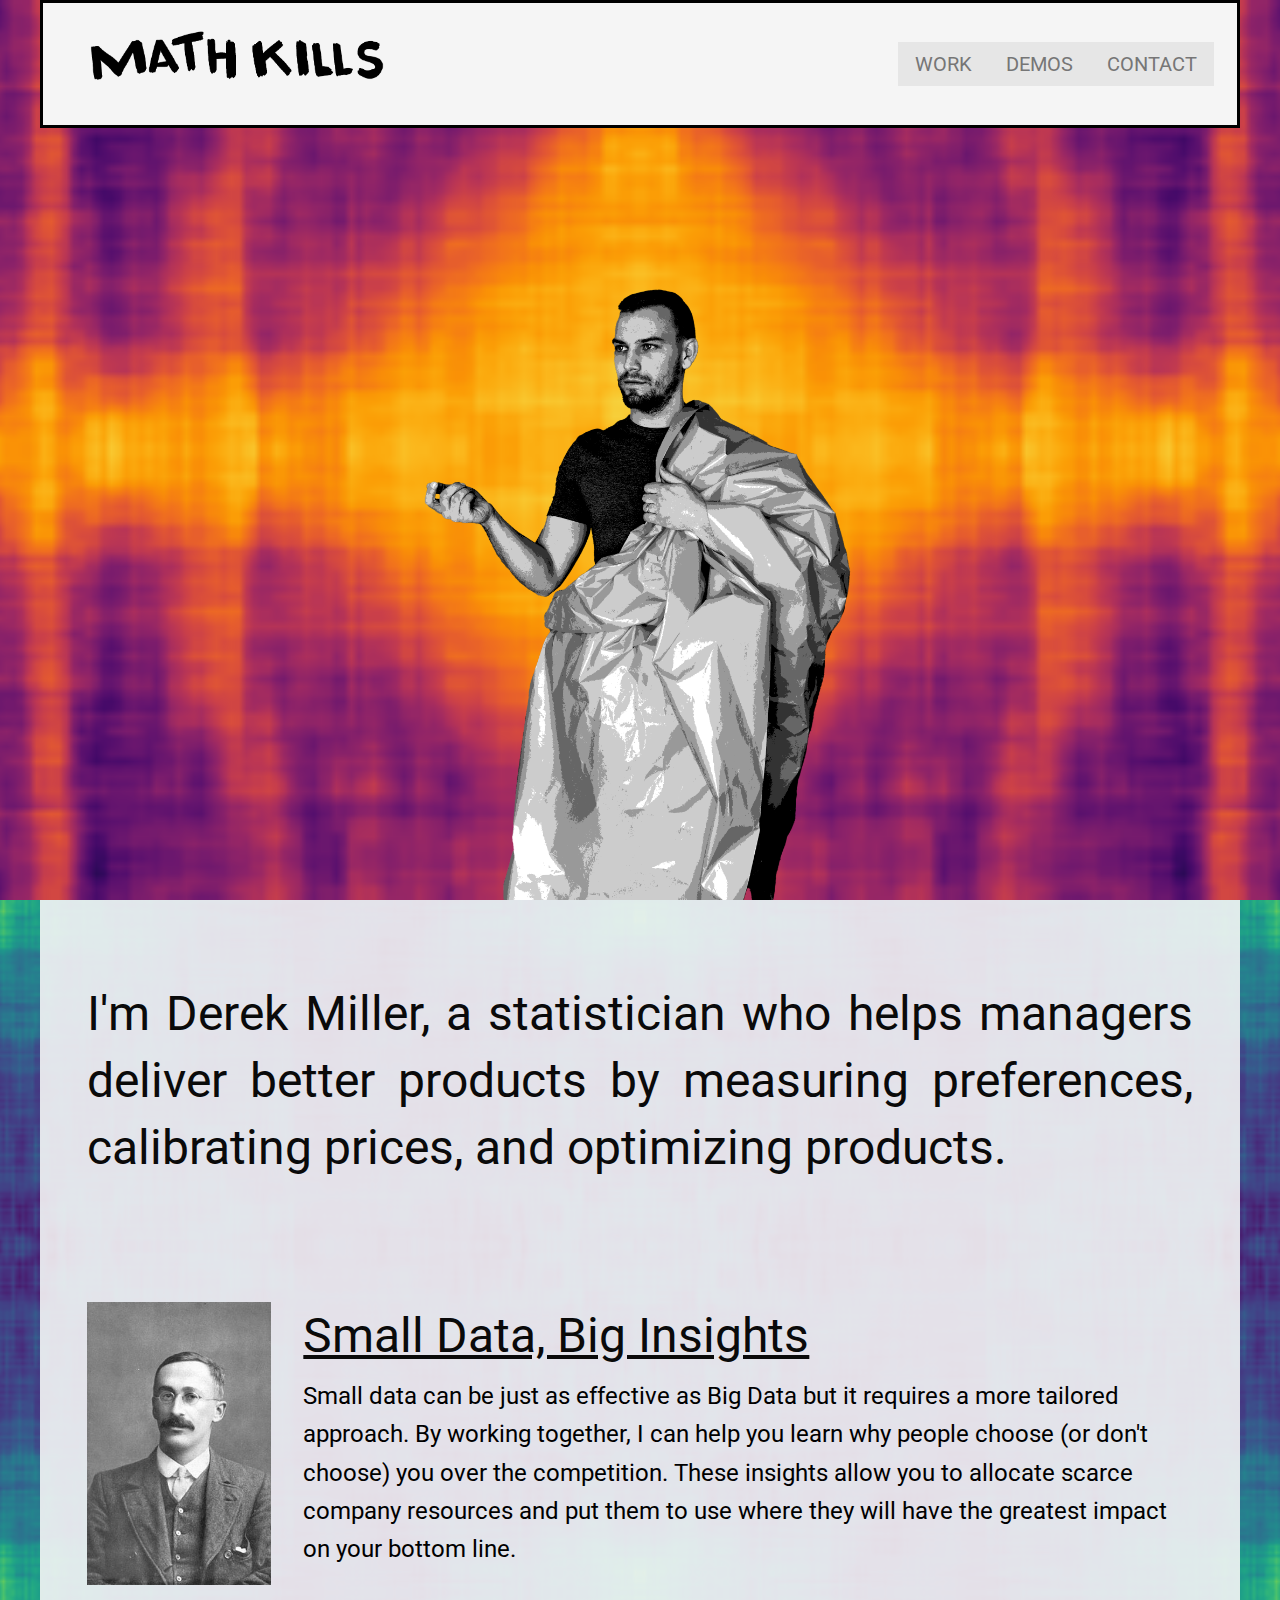
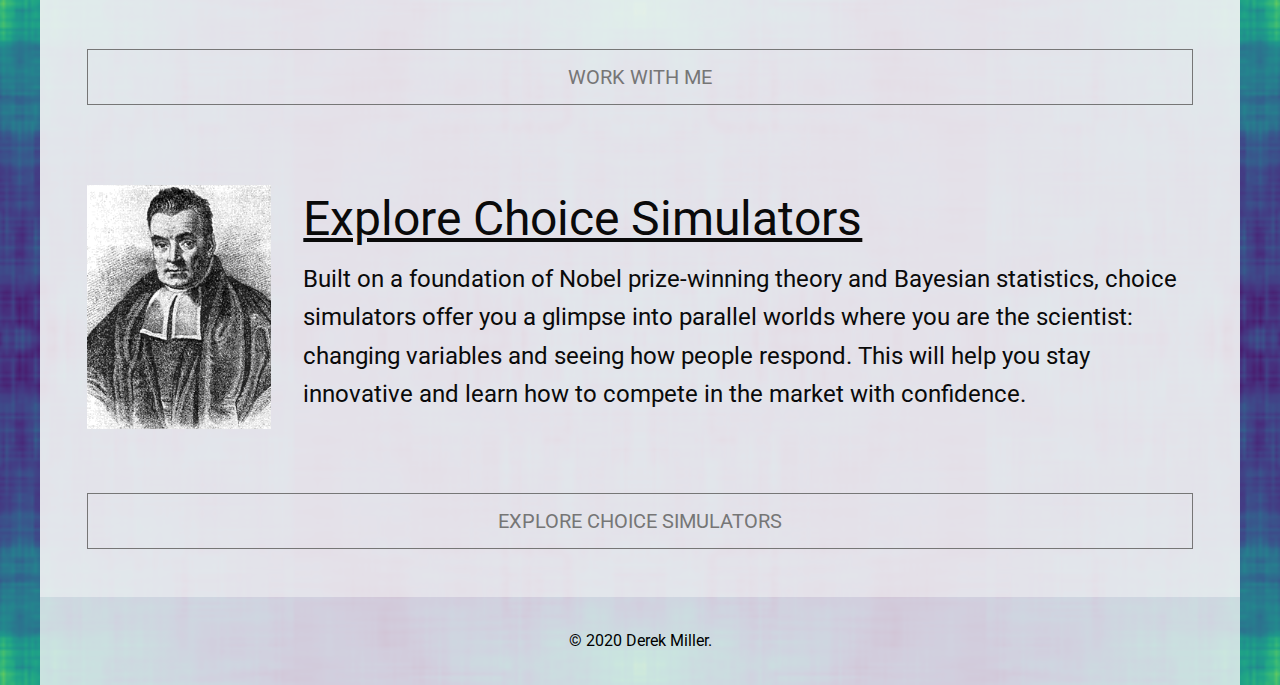
==== index.html @ 2603a869 "Small design changes, some messaging changes." ====
<!DOCTYPE html>
<html class="no-js" lang="en">
<head>

    <meta charset="utf-8">
    <meta http-equiv="x-ua-compatible" content="ie=edge">
    <meta name="viewport" content="width=device-width, initial-scale=1.0">
    <title>Math Kills | Home</title>
    <link rel="stylesheet" href="assets/css/foundation.css">
    <link href="https://fonts.googleapis.com/css2?family=Roboto+Mono&display=swap" rel="stylesheet">
    <link href="https://fonts.googleapis.com/css2?family=Roboto:wght@300&display=swap" rel="stylesheet">
    <link href="home.css" rel="stylesheet">

</head>

<body>
    <div class="bigimg">
        <div class="grid-container" style="width: 100%; border: solid black; background-color: #f5f5f5;">
            <div class="top-bar" style="width: 100%; background-color: #f5f5f5;">
                <div class="top-bar-left">
                    <a href="index.html" class="clear button secondary large">
                        <img src="static/logo/mathkills1.png" style="width: 300px; height: auto;">
                    </a>
                </div>
                <div class="top-bar-right">
                    <ul class="menu">
                        <li>
                            <a href="work.html" class="clear button secondary large">
                                WORK
                            </a>
                        </li>
                        <li>
                            <a href="demos.html" class="clear button secondary large">
                                DEMOS
                            </a>
                        </li>
                        <li>
                            <a href="contact.html" class="clear button secondary large">
                                CONTACT
                            </a>
                        </li>
                    </ul>
                </div>
            </div>
        </div>
        <div class="grid-container" style="height: 100%;">
            <div style="font-size: 55px; color: rgba(0, 0, 0, .1); text-align: justify; text-justify: inter-character; overflow: hidden;">
            </div>
        </div>
    </div>

    <div class="bigback">
    <div class="grid-container" style="background-color: rgba(245, 245, 245, .9);">
        <div class="grid-x" style="padding-top: 5rem; padding-bottom: 5rem; padding-left: 2rem; padding-right: 2rem;">
            <div class="cell auto">
                <h1 style="text-align: justify; text-justify: inter-word;">
                    I'm Derek Miller, a statistician who helps managers deliver better products by measuring preferences, calibrating prices, and optimizing products.
                </h1>
            </div>
        </div>
        <div class="grid-x" style="padding: 2rem;">
             <div class="cell small-2" style="background-image: url('static/images/William_Sealy_Gosset.jpg'); background-repeat: no-repeat; background-size: cover; background-position: center; background-color: black;">
            </div>
            <div class="cell auto">
                <h1 style="text-align: left; padding-left: 2rem; text-decoration: underline;">
                    Small Data, Big Insights
                </h1>
                <p style="color: black;">
                    Small data can be just as effective as Big Data but it requires a more tailored approach. By working together, I can help you learn why people choose (or don't choose) you over the competition. These insights allow you to allocate scarce company resources and put them to use where they will have the greatest impact on your bottom line.
                </p>
            </div>
        </div>
        <div class="grid-x">
            <div class="cell auto" style="padding: 2rem;">
                <a class="hollow button large secondary expanded">WORK WITH ME</a>
            </div>
        </div>
        <div class="grid-x" style="padding: 2rem;">
            <div class="cell small-2" style="background-image: url('static/images/Thomas_Bayes.gif'); background-size: cover; background-position: center;">
            </div>
            <div class="cell auto">
                <h1 style="text-align: left; padding-left: 2rem; text-decoration: underline;">
                    Explore Choice Simulators
                </h1>
                <p>
                    Built on a foundation of Nobel prize-winning theory and Bayesian statistics, choice simulators offer you a glimpse into parallel worlds where you are the scientist: changing variables and seeing how people respond. This will help you stay innovative and learn how to compete in the market with confidence.
                </p>
            </div>
        </div>
        <div class="grid-x" style="padding: 2rem;">
            <div class="cell auto">
                <a class="hollow button large secondary expanded">EXPLORE CHOICE SIMULATORS</a>
            </div>
        </div>
    </div>

    <div class="grid-container" style="background-color: rgba(245,245,245,.8);">
        <div class="grid-x" style="padding: 2rem;">
            <div class="cell auto" style="text-align: center; color: black;">
                &#169 2020 Derek Miller.
            </div>
        </div>
    </div>
    </div>

</body>

</html>
---- home.css ----
html {
  height: 100%;
}

body {
  height: 100%;
}

.bigback {
  background-image: url('static/images/background_viridis.png');
  background-repeat: repeat;
  background-position: center;
  background-attachment: scroll;
  background-size: cover;
}

.bigimg {
  height: 100%;
  background-image: url('static/images/derek1.png'), url('static/images/bayesbayes_inferno.png');
  background-repeat: no-repeat;
  background-position: bottom, center;
  background-attachment: fixed, scroll;
  background-size: auto 70%, 300rem;
  overflow: hidden;
}

p {
  font-size: 24px;
  padding-left: 2rem;
}
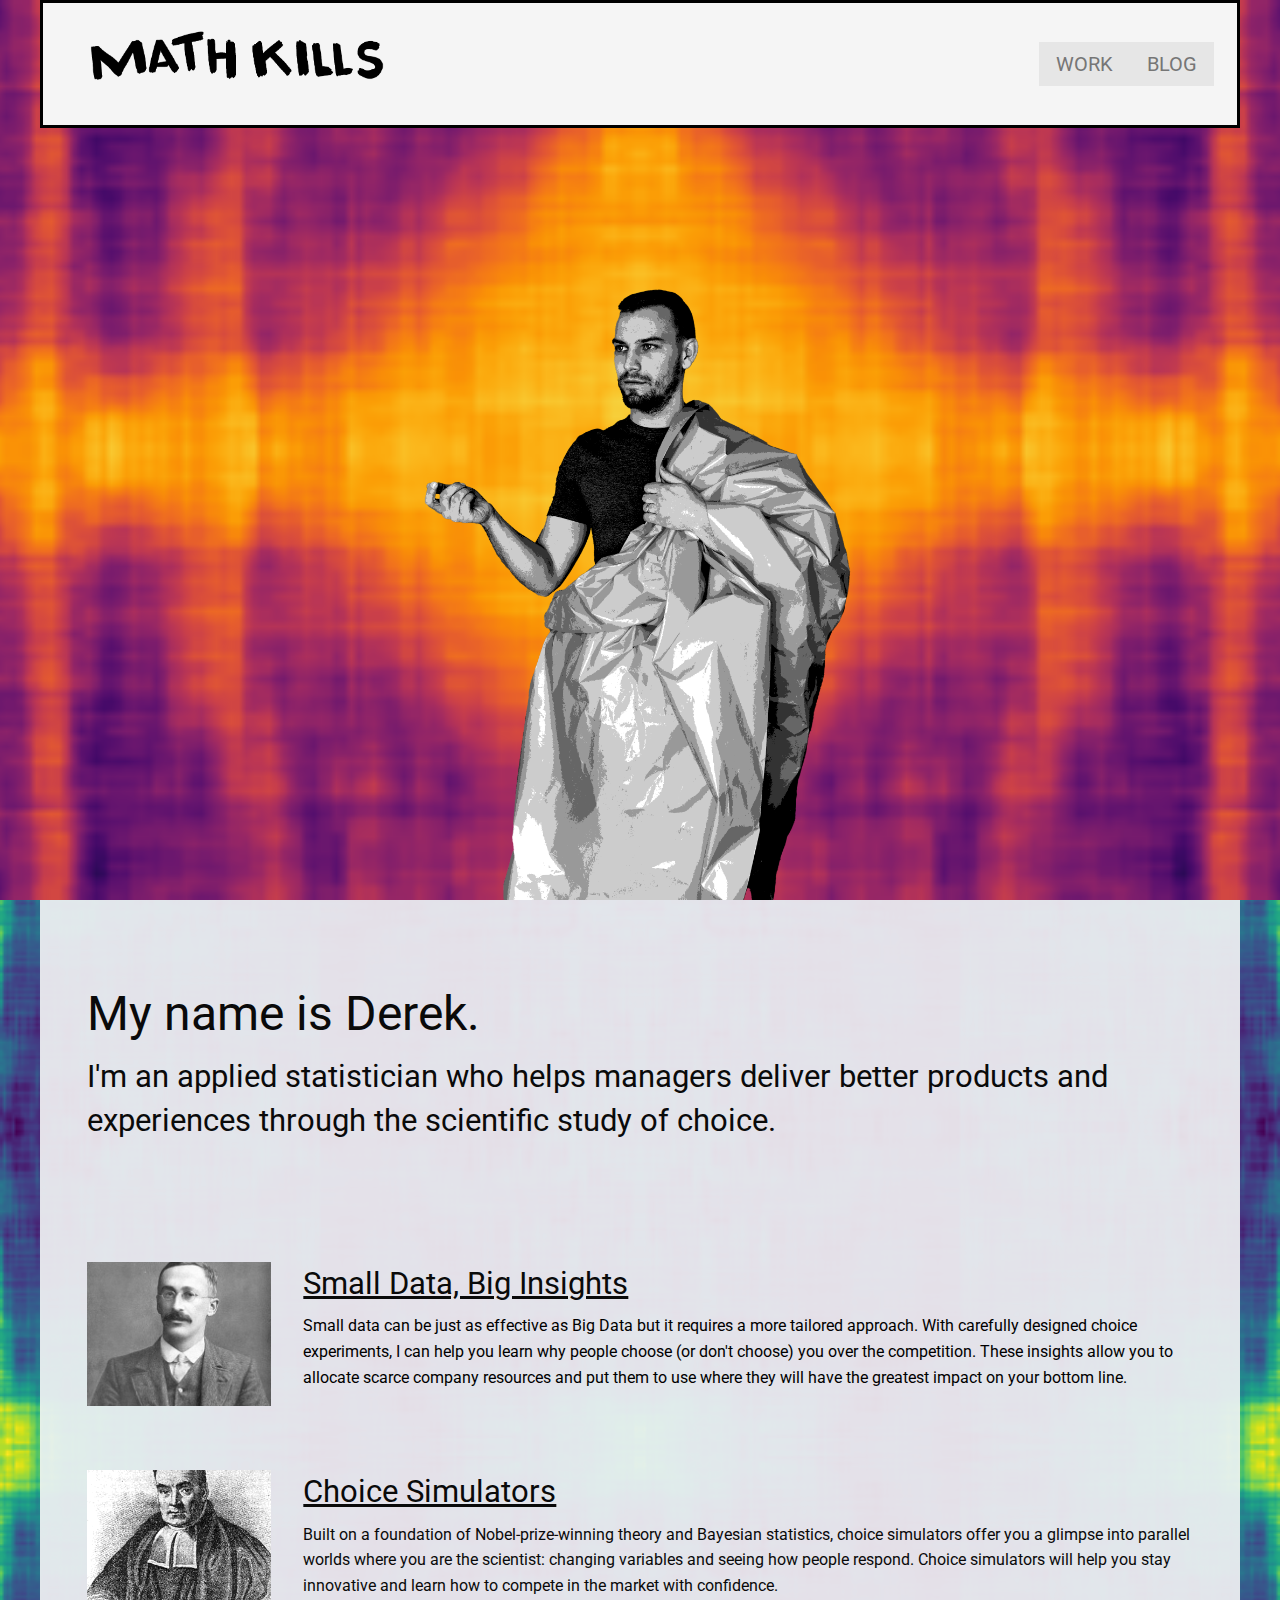
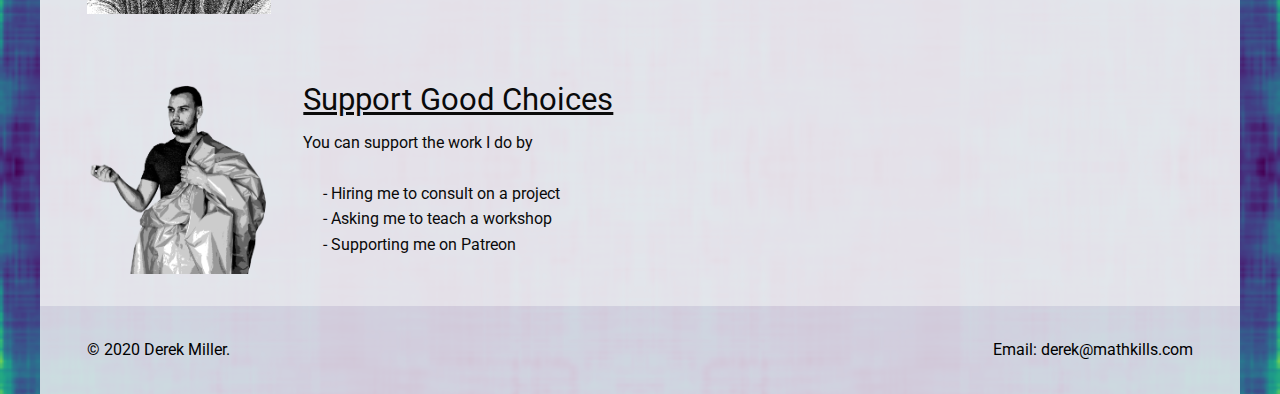
==== commit 4f8b8233: "I" ====
--- a/index.html
+++ b/index.html
@@ -30,13 +30,8 @@
                             </a>
                         </li>
                         <li>
-                            <a href="demos.html" class="clear button secondary large">
-                                DEMOS
-                            </a>
-                        </li>
-                        <li>
-                            <a href="contact.html" class="clear button secondary large">
-                                CONTACT
+                            <a href="blog.html" class="clear button secondary large">
+                                BLOG
                             </a>
                         </li>
                     </ul>
@@ -53,52 +48,65 @@
     <div class="grid-container" style="background-color: rgba(245, 245, 245, .9);">
         <div class="grid-x" style="padding-top: 5rem; padding-bottom: 5rem; padding-left: 2rem; padding-right: 2rem;">
             <div class="cell auto">
-                <h1 style="text-align: justify; text-justify: inter-word;">
-                    I'm Derek Miller, a statistician who helps managers deliver better products by measuring preferences, calibrating prices, and optimizing products.
+                <h1>
+                    My name is Derek.
                 </h1>
+                <h3>
+                    I'm an applied statistician who helps managers deliver better products and experiences through the scientific study of choice.
+                </h3>
             </div>
         </div>
         <div class="grid-x" style="padding: 2rem;">
              <div class="cell small-2" style="background-image: url('static/images/William_Sealy_Gosset.jpg'); background-repeat: no-repeat; background-size: cover; background-position: center; background-color: black;">
             </div>
             <div class="cell auto">
-                <h1 style="text-align: left; padding-left: 2rem; text-decoration: underline;">
+                <h3 style="text-align: left; padding-left: 2rem; text-decoration: underline;">
                     Small Data, Big Insights
-                </h1>
+                </h3>
                 <p style="color: black;">
-                    Small data can be just as effective as Big Data but it requires a more tailored approach. By working together, I can help you learn why people choose (or don't choose) you over the competition. These insights allow you to allocate scarce company resources and put them to use where they will have the greatest impact on your bottom line.
+                    Small data can be just as effective as Big Data but it requires a more tailored approach. With carefully designed choice experiments, I can help you learn why people choose (or don't choose) you over the competition. These insights allow you to allocate scarce company resources and put them to use where they will have the greatest impact on your bottom line.
                 </p>
-            </div>
-        </div>
-        <div class="grid-x">
-            <div class="cell auto" style="padding: 2rem;">
-                <a class="hollow button large secondary expanded">WORK WITH ME</a>
             </div>
         </div>
         <div class="grid-x" style="padding: 2rem;">
             <div class="cell small-2" style="background-image: url('static/images/Thomas_Bayes.gif'); background-size: cover; background-position: center;">
             </div>
             <div class="cell auto">
-                <h1 style="text-align: left; padding-left: 2rem; text-decoration: underline;">
-                    Explore Choice Simulators
-                </h1>
+                <h3 style="text-align: left; padding-left: 2rem; text-decoration: underline;">
+                    Choice Simulators
+                </h3>
                 <p>
-                    Built on a foundation of Nobel prize-winning theory and Bayesian statistics, choice simulators offer you a glimpse into parallel worlds where you are the scientist: changing variables and seeing how people respond. This will help you stay innovative and learn how to compete in the market with confidence.
+                    Built on a foundation of Nobel-prize-winning theory and Bayesian statistics, choice simulators offer you a glimpse into parallel worlds where you are the scientist: changing variables and seeing how people respond. Choice simulators will help you stay innovative and learn how to compete in the market with confidence.
                 </p>
             </div>
         </div>
         <div class="grid-x" style="padding: 2rem;">
+            <div class="cell small-2" style="background-image: url('static/images/derek1.png'); background-size: cover; background-position: top;">
+            </div>
             <div class="cell auto">
-                <a class="hollow button large secondary expanded">EXPLORE CHOICE SIMULATORS</a>
+                <h3 style="text-align: left; padding-left: 2rem; text-decoration: underline;">
+                    Support Good Choices
+                </h3>
+                <p>
+                    You can support the work I do by<br><br>
+                    &emsp; - Hiring me to consult on a project<br>
+                    &emsp; - Asking me to teach a workshop<br>
+                    &emsp; - Supporting me on Patreon<br>
+                </p>
             </div>
         </div>
+
     </div>
 
     <div class="grid-container" style="background-color: rgba(245,245,245,.8);">
         <div class="grid-x" style="padding: 2rem;">
-            <div class="cell auto" style="text-align: center; color: black;">
+            <div class="cell auto" style="text-align: left; color: black;">
                 &#169 2020 Derek Miller.
             </div>
+            <div class="cell auto" style="text-align: right; color: black;">
+                Email: derek@mathkills.com
+            </div>
+
         </div>
     </div>
     </div>
--- a/home.css
+++ b/home.css
@@ -25,6 +25,5 @@
 }
 
 p {
-  font-size: 24px;
   padding-left: 2rem;
 }
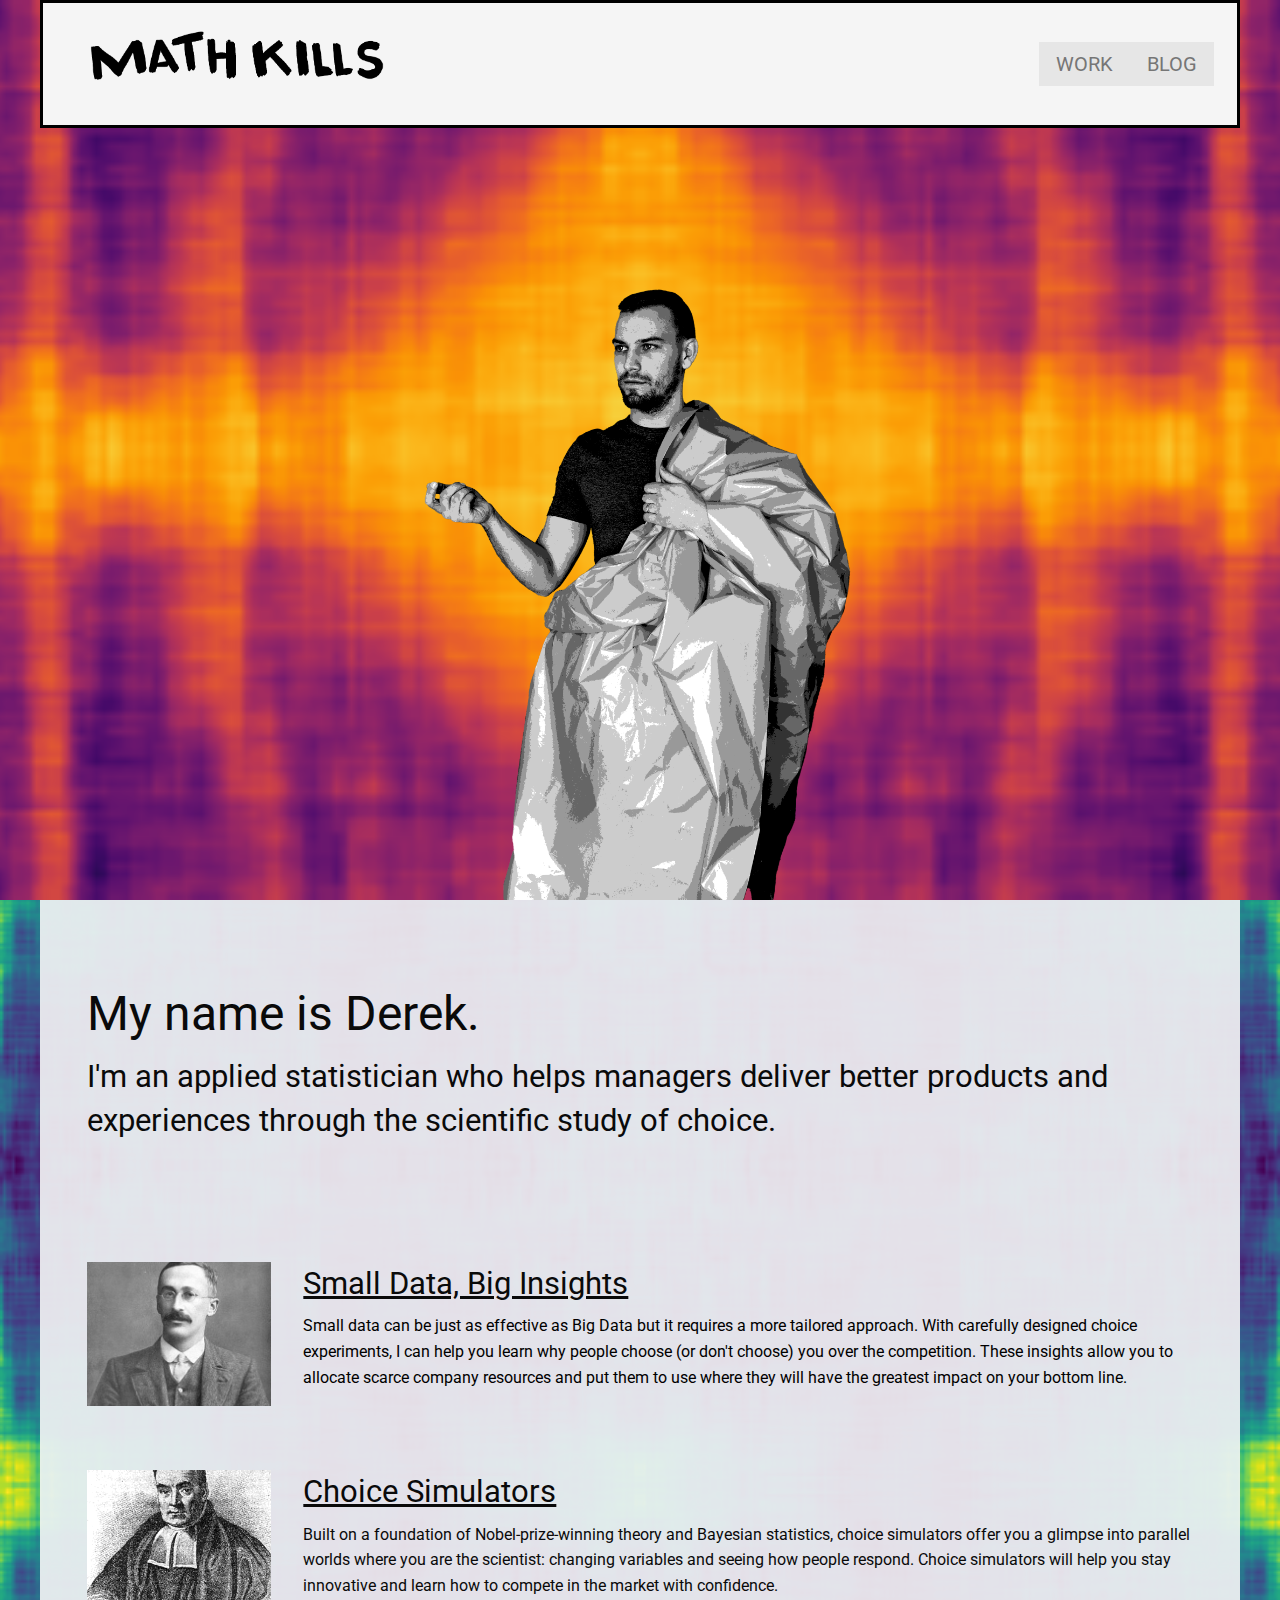
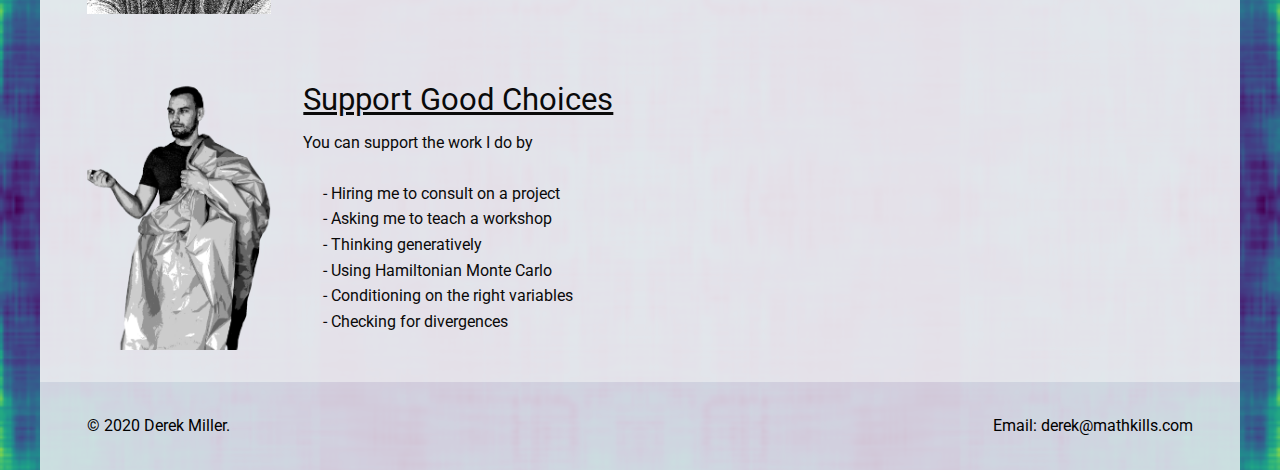
==== commit c4c1ec6b: "updated support list" ====
--- a/index.html
+++ b/index.html
@@ -91,7 +91,10 @@
                     You can support the work I do by<br><br>
                     &emsp; - Hiring me to consult on a project<br>
                     &emsp; - Asking me to teach a workshop<br>
-                    &emsp; - Supporting me on Patreon<br>
+                    &emsp; - Thinking generatively<br>
+                    &emsp; - Using Hamiltonian Monte Carlo<br>
+                    &emsp; - Conditioning on the right variables<br>
+                    &emsp; - Checking for divergences<br>
                 </p>
             </div>
         </div>
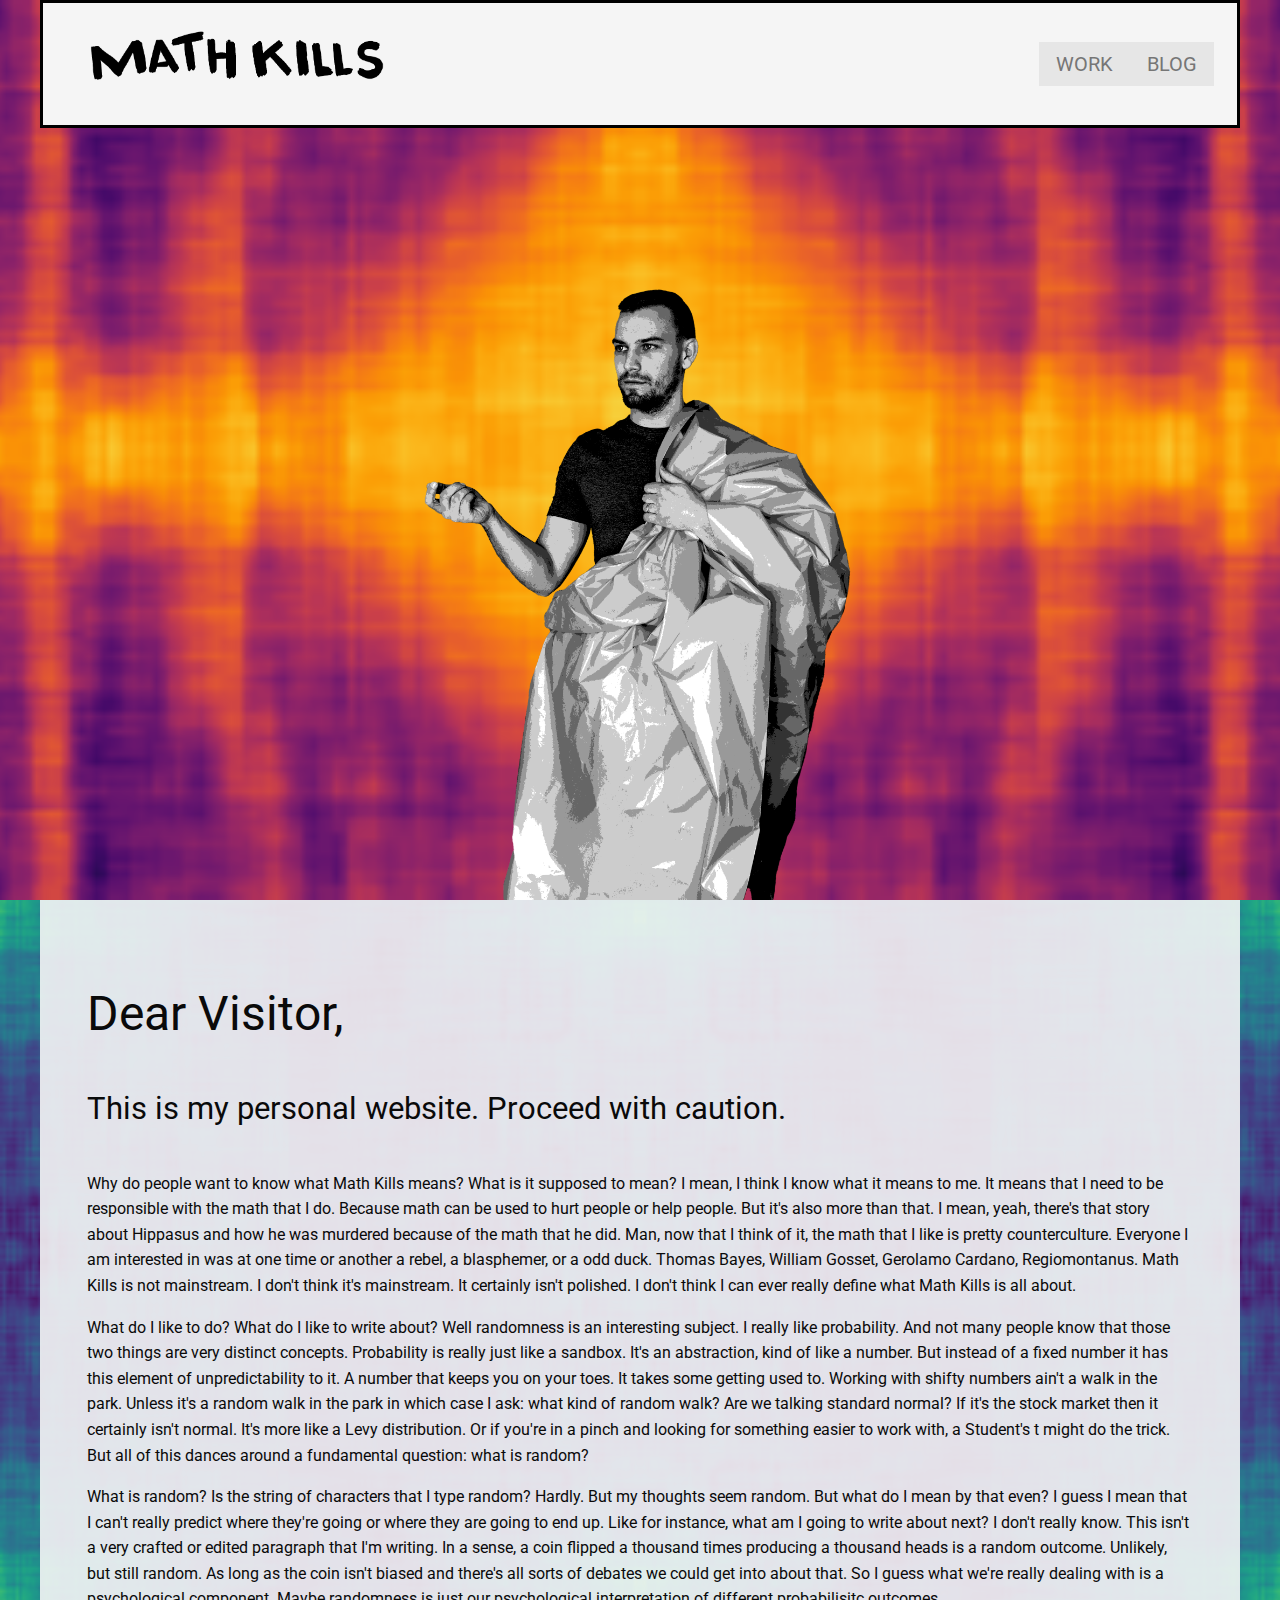
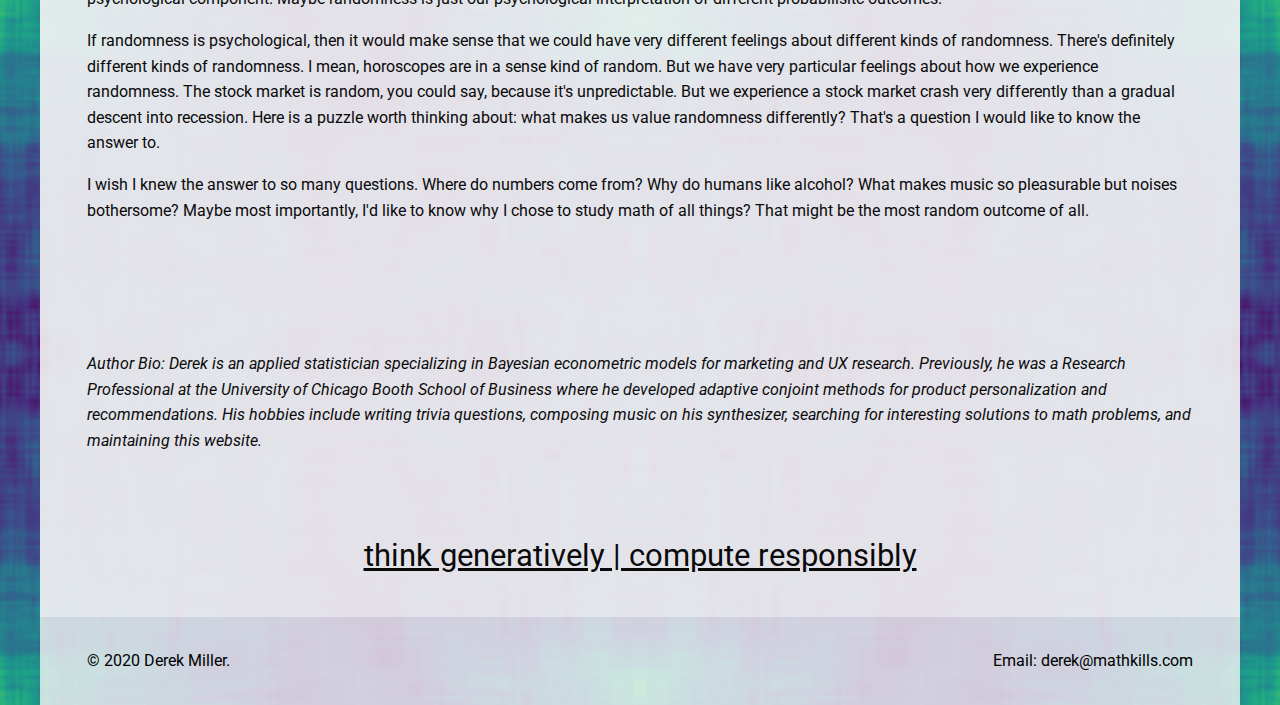
==== commit 36598767: "Reformatting website to be a personal one. No sales pitching" ====
--- a/index.html
+++ b/index.html
@@ -49,53 +49,40 @@
         <div class="grid-x" style="padding-top: 5rem; padding-bottom: 5rem; padding-left: 2rem; padding-right: 2rem;">
             <div class="cell auto">
                 <h1>
-                    My name is Derek.
+                    Dear Visitor,
                 </h1>
-                <h3>
-                    I'm an applied statistician who helps managers deliver better products and experiences through the scientific study of choice.
+                <h3 style="padding-top: 2rem; padding-bottom: 2rem;">
+                    This is my personal website. Proceed with caution.
                 </h3>
-            </div>
-        </div>
-        <div class="grid-x" style="padding: 2rem;">
-             <div class="cell small-2" style="background-image: url('static/images/William_Sealy_Gosset.jpg'); background-repeat: no-repeat; background-size: cover; background-position: center; background-color: black;">
-            </div>
-            <div class="cell auto">
-                <h3 style="text-align: left; padding-left: 2rem; text-decoration: underline;">
-                    Small Data, Big Insights
-                </h3>
-                <p style="color: black;">
-                    Small data can be just as effective as Big Data but it requires a more tailored approach. With carefully designed choice experiments, I can help you learn why people choose (or don't choose) you over the competition. These insights allow you to allocate scarce company resources and put them to use where they will have the greatest impact on your bottom line.
+                <p>
+                    Why do people want to know what Math Kills means? What is it supposed to mean? I mean, I think I know what it means to me. It means that I need to be responsible with the math that I do. Because math can be used to hurt people or help people. But it's also more than that. I mean, yeah, there's that story about Hippasus and how he was murdered because of the math that he did. Man, now that I think of it, the math that I like is pretty counterculture. Everyone I am interested in was at one time or another a rebel, a blasphemer, or a odd duck. Thomas Bayes, William Gosset, Gerolamo Cardano, Regiomontanus. Math Kills is not mainstream. I don't think it's mainstream. It certainly isn't polished. I don't think I can ever really define what Math Kills is all about.
+                </p>
+                <p>
+                    What do I like to do? What do I like to write about? Well randomness is an interesting subject. I really like probability. And not many people know that those two things are very distinct concepts. Probability is really just like a sandbox. It's an abstraction, kind of like a number. But instead of a fixed number it has this element of unpredictability to it. A number that keeps you on your toes. It takes some getting used to. Working with shifty numbers ain't a walk in the park. Unless it's a random walk in the park in which case I ask: what kind of random walk? Are we talking standard normal? If it's the stock market then it certainly isn't normal. It's more like a Levy distribution. Or if you're in a pinch and looking for something easier to work with, a Student's t might do the trick. But all of this dances around a fundamental question: what is random?
+                </p>
+                <p>
+                    What is random? Is the string of characters that I type random? Hardly. But my thoughts seem random. But what do I mean by that even? I guess I mean that I can't really predict where they're going or where they are going to end up. Like for instance, what am I going to write about next? I don't really know. This isn't a very crafted or edited paragraph that I'm writing. In a sense, a coin flipped a thousand times producing a thousand heads is a random outcome. Unlikely, but still random. As long as the coin isn't biased and there's all sorts of debates we could get into about that. So I guess what we're really dealing with is a psychological component. Maybe randomness is just our psychological interpretation of different probabilisitc outcomes.
+                </p>
+                <p>
+                    If randomness is psychological, then it would make sense that we could have very different feelings about different kinds of randomness. There's definitely different kinds of randomness. I mean, horoscopes are in a sense kind of random. But we have very particular feelings about how we experience randomness. The stock market is random, you could say, because it's unpredictable. But we experience a stock market crash very differently than a gradual descent into recession. Here is a puzzle worth thinking about: what makes us value randomness differently? That's a question I would like to know the answer to.
+                </p>
+                <p>
+                    I wish I knew the answer to so many questions. Where do numbers come from? Why do humans like alcohol? What makes music so pleasurable but noises bothersome? Maybe most importantly, I'd like to know why I chose to study math of all things? That might be the most random outcome of all.
                 </p>
             </div>
         </div>
         <div class="grid-x" style="padding: 2rem;">
-            <div class="cell small-2" style="background-image: url('static/images/Thomas_Bayes.gif'); background-size: cover; background-position: center;">
-            </div>
             <div class="cell auto">
-                <h3 style="text-align: left; padding-left: 2rem; text-decoration: underline;">
-                    Choice Simulators
-                </h3>
-                <p>
-                    Built on a foundation of Nobel-prize-winning theory and Bayesian statistics, choice simulators offer you a glimpse into parallel worlds where you are the scientist: changing variables and seeing how people respond. Choice simulators will help you stay innovative and learn how to compete in the market with confidence.
+                <p style="font-style: italic;">
+                    Author Bio: Derek is an applied statistician specializing in Bayesian econometric models for marketing and UX research. Previously, he was a Research Professional at the University of Chicago Booth School of Business where he developed adaptive conjoint methods for product personalization and recommendations. His hobbies include writing trivia questions, composing music on his synthesizer, searching for interesting solutions to math problems, and maintaining this website.
                 </p>
             </div>
         </div>
         <div class="grid-x" style="padding: 2rem;">
-            <div class="cell small-2" style="background-image: url('static/images/derek1.png'); background-size: cover; background-position: top;">
-            </div>
             <div class="cell auto">
-                <h3 style="text-align: left; padding-left: 2rem; text-decoration: underline;">
-                    Support Good Choices
+                <h3 style="text-align: center; text-decoration: underline;">
+                    think generatively | compute responsibly
                 </h3>
-                <p>
-                    You can support the work I do by<br><br>
-                    &emsp; - Hiring me to consult on a project<br>
-                    &emsp; - Asking me to teach a workshop<br>
-                    &emsp; - Thinking generatively<br>
-                    &emsp; - Using Hamiltonian Monte Carlo<br>
-                    &emsp; - Conditioning on the right variables<br>
-                    &emsp; - Checking for divergences<br>
-                </p>
             </div>
         </div>
 
--- a/home.css
+++ b/home.css
@@ -23,7 +23,3 @@
   background-size: auto 70%, 300rem;
   overflow: hidden;
 }
-
-p {
-  padding-left: 2rem;
-}
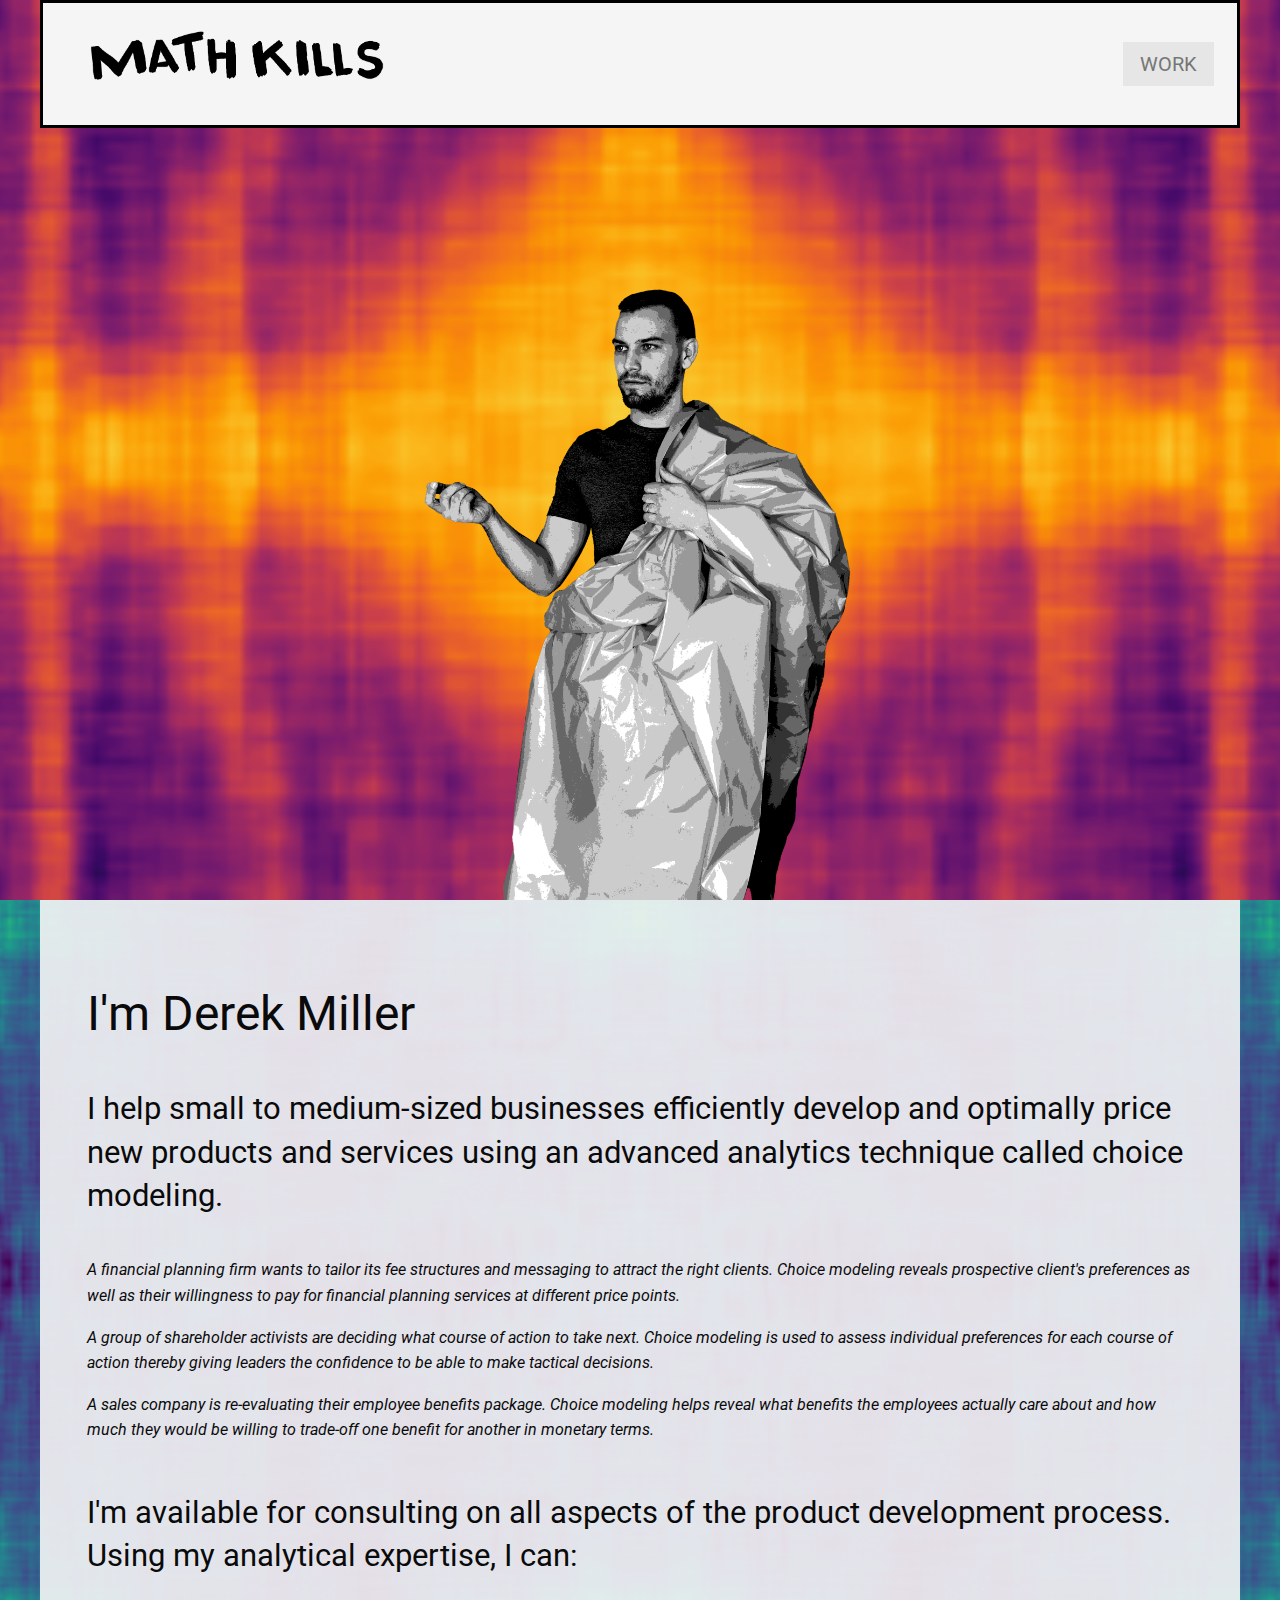
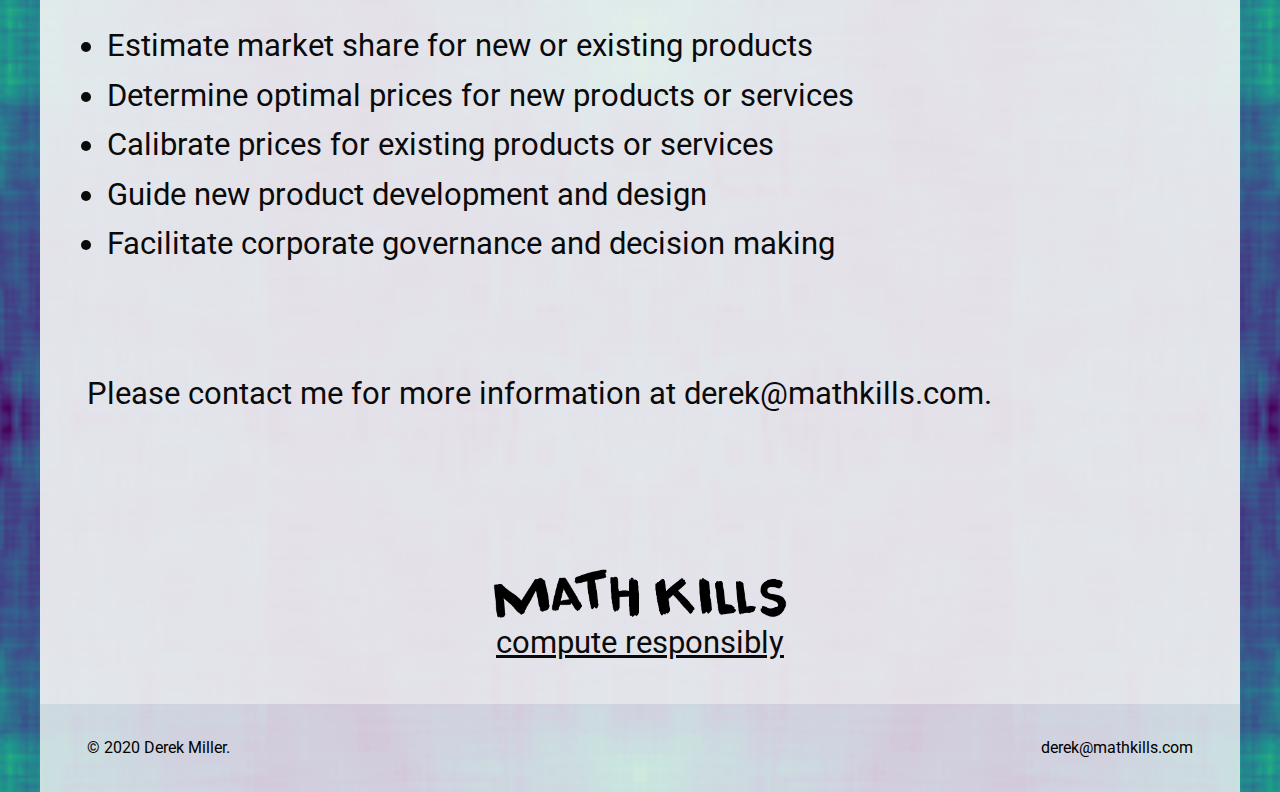
==== commit 76856714: "Now a consulting website." ====
--- a/index.html
+++ b/index.html
@@ -29,11 +29,6 @@
                                 WORK
                             </a>
                         </li>
-                        <li>
-                            <a href="blog.html" class="clear button secondary large">
-                                BLOG
-                            </a>
-                        </li>
                     </ul>
                 </div>
             </div>
@@ -49,39 +44,42 @@
         <div class="grid-x" style="padding-top: 5rem; padding-bottom: 5rem; padding-left: 2rem; padding-right: 2rem;">
             <div class="cell auto">
                 <h1>
-                    Dear Visitor,
+                    I'm Derek Miller
                 </h1>
                 <h3 style="padding-top: 2rem; padding-bottom: 2rem;">
-                    This is my personal website. Proceed with caution.
+                    I help small to medium-sized businesses efficiently develop and optimally price new products and services using an advanced analytics technique called choice modeling.
                 </h3>
-                <p>
-                    Why do people want to know what Math Kills means? What is it supposed to mean? I mean, I think I know what it means to me. It means that I need to be responsible with the math that I do. Because math can be used to hurt people or help people. But it's also more than that. I mean, yeah, there's that story about Hippasus and how he was murdered because of the math that he did. Man, now that I think of it, the math that I like is pretty counterculture. Everyone I am interested in was at one time or another a rebel, a blasphemer, or a odd duck. Thomas Bayes, William Gosset, Gerolamo Cardano, Regiomontanus. Math Kills is not mainstream. I don't think it's mainstream. It certainly isn't polished. I don't think I can ever really define what Math Kills is all about.
+                <p style="font-style: italic;">
+                    A financial planning firm wants to tailor its fee structures and messaging to attract the right clients. Choice modeling reveals prospective client's preferences as well as their willingness to pay for financial planning services at different price points.
                 </p>
-                <p>
-                    What do I like to do? What do I like to write about? Well randomness is an interesting subject. I really like probability. And not many people know that those two things are very distinct concepts. Probability is really just like a sandbox. It's an abstraction, kind of like a number. But instead of a fixed number it has this element of unpredictability to it. A number that keeps you on your toes. It takes some getting used to. Working with shifty numbers ain't a walk in the park. Unless it's a random walk in the park in which case I ask: what kind of random walk? Are we talking standard normal? If it's the stock market then it certainly isn't normal. It's more like a Levy distribution. Or if you're in a pinch and looking for something easier to work with, a Student's t might do the trick. But all of this dances around a fundamental question: what is random?
+                <p style="font-style: italic;">
+                    A group of shareholder activists are deciding what course of action to take next. Choice modeling is used to assess individual preferences for each course of action thereby giving leaders the confidence to be able to make tactical decisions.
                 </p>
-                <p>
-                    What is random? Is the string of characters that I type random? Hardly. But my thoughts seem random. But what do I mean by that even? I guess I mean that I can't really predict where they're going or where they are going to end up. Like for instance, what am I going to write about next? I don't really know. This isn't a very crafted or edited paragraph that I'm writing. In a sense, a coin flipped a thousand times producing a thousand heads is a random outcome. Unlikely, but still random. As long as the coin isn't biased and there's all sorts of debates we could get into about that. So I guess what we're really dealing with is a psychological component. Maybe randomness is just our psychological interpretation of different probabilisitc outcomes.
+                <p style="font-style: italic;">
+                    A sales company is re-evaluating their employee benefits package. Choice modeling helps reveal what benefits the employees actually care about and how much they would be willing to trade-off one benefit for another in monetary terms.
                 </p>
-                <p>
-                    If randomness is psychological, then it would make sense that we could have very different feelings about different kinds of randomness. There's definitely different kinds of randomness. I mean, horoscopes are in a sense kind of random. But we have very particular feelings about how we experience randomness. The stock market is random, you could say, because it's unpredictable. But we experience a stock market crash very differently than a gradual descent into recession. Here is a puzzle worth thinking about: what makes us value randomness differently? That's a question I would like to know the answer to.
-                </p>
-                <p>
-                    I wish I knew the answer to so many questions. Where do numbers come from? Why do humans like alcohol? What makes music so pleasurable but noises bothersome? Maybe most importantly, I'd like to know why I chose to study math of all things? That might be the most random outcome of all.
-                </p>
-            </div>
-        </div>
-        <div class="grid-x" style="padding: 2rem;">
-            <div class="cell auto">
-                <p style="font-style: italic;">
-                    Author Bio: Derek is an applied statistician specializing in Bayesian econometric models for marketing and UX research. Previously, he was a Research Professional at the University of Chicago Booth School of Business where he developed adaptive conjoint methods for product personalization and recommendations. His hobbies include writing trivia questions, composing music on his synthesizer, searching for interesting solutions to math problems, and maintaining this website.
-                </p>
+                <h3 style="padding-top: 2rem; padding-bottom: 2rem;">
+                    I'm available for consulting on all aspects of the product development process. Using my analytical expertise, I can:
+                    <br>
+                    <br>
+                    <ul>
+                        <li> Estimate market share for new or existing products
+                        <li> Determine optimal prices for new products or services
+                        <li> Calibrate prices for existing products or services
+                        <li> Guide new product development and design
+                        <li> Facilitate corporate governance and decision making
+                    </ul>
+                    <br>
+                    <br>
+                    Please contact me for more information at derek@mathkills.com.
+                </h3>
             </div>
         </div>
         <div class="grid-x" style="padding: 2rem;">
             <div class="cell auto">
                 <h3 style="text-align: center; text-decoration: underline;">
-                    think generatively | compute responsibly
+                    <img src="static/logo/mathkills1.png" style="width: 300px; height: auto;">
+                    <br>compute responsibly
                 </h3>
             </div>
         </div>
@@ -94,7 +92,7 @@
                 &#169 2020 Derek Miller.
             </div>
             <div class="cell auto" style="text-align: right; color: black;">
-                Email: derek@mathkills.com
+                derek@mathkills.com
             </div>
 
         </div>
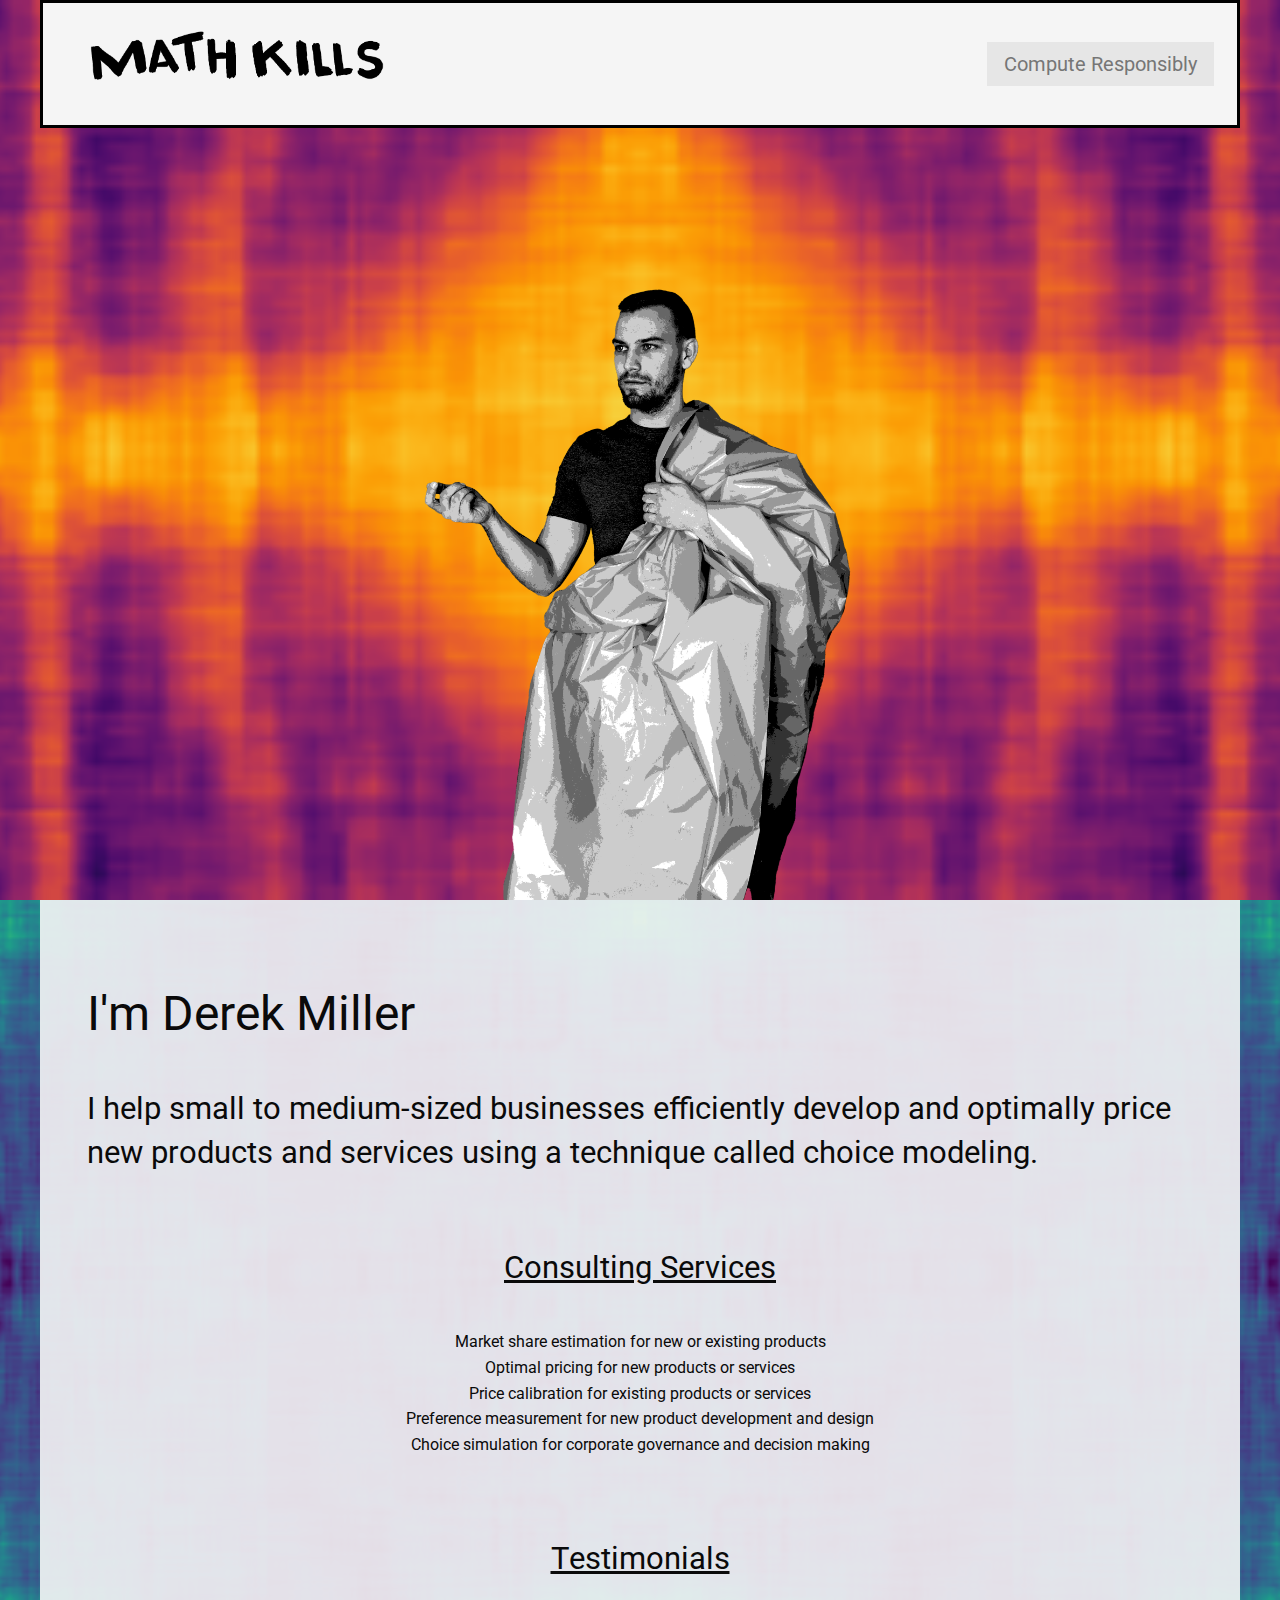
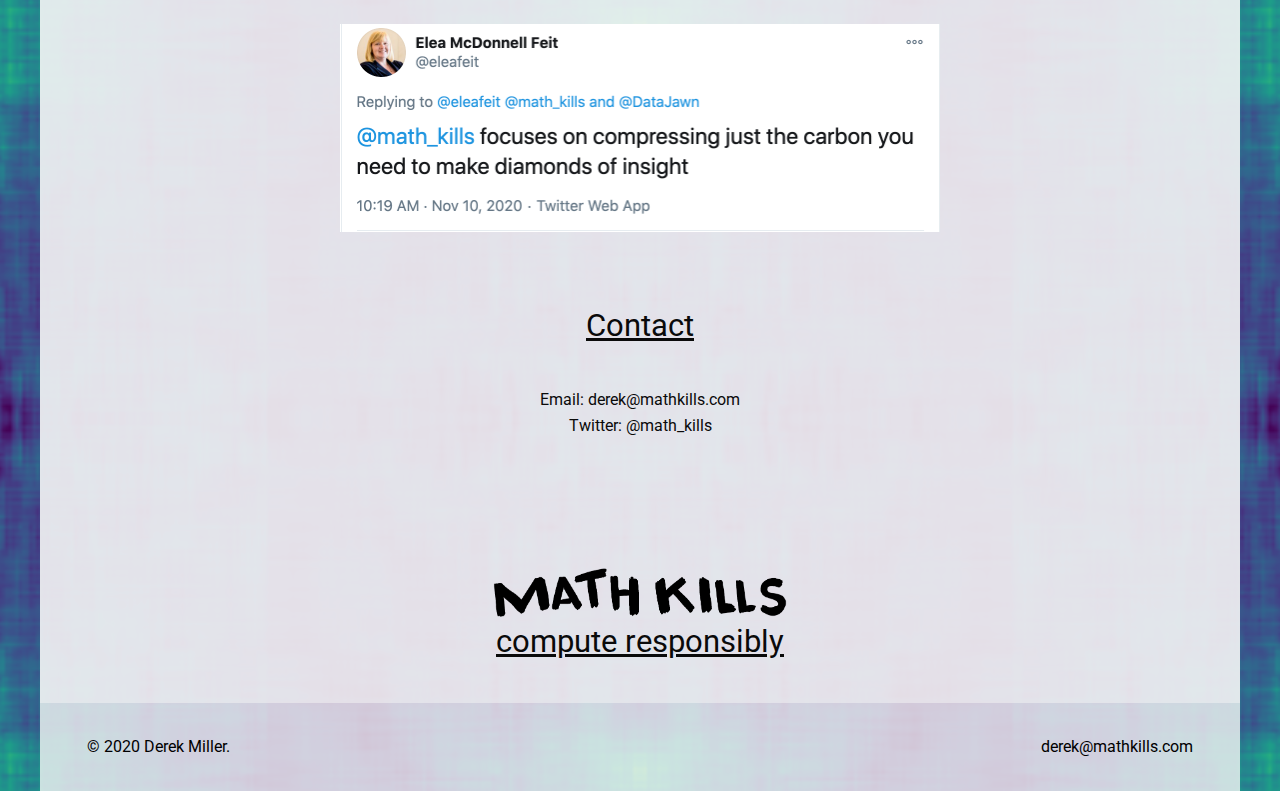
==== commit 5d87f69e: "Now has main page and compute responsibly page" ====
--- a/index.html
+++ b/index.html
@@ -26,7 +26,7 @@
                     <ul class="menu">
                         <li>
                             <a href="work.html" class="clear button secondary large">
-                                WORK
+                                Compute Responsibly
                             </a>
                         </li>
                     </ul>
@@ -35,6 +35,7 @@
         </div>
         <div class="grid-container" style="height: 100%;">
             <div style="font-size: 55px; color: rgba(0, 0, 0, .1); text-align: justify; text-justify: inter-character; overflow: hidden;">
+
             </div>
         </div>
     </div>
@@ -47,32 +48,29 @@
                     I'm Derek Miller
                 </h1>
                 <h3 style="padding-top: 2rem; padding-bottom: 2rem;">
-                    I help small to medium-sized businesses efficiently develop and optimally price new products and services using an advanced analytics technique called choice modeling.
+                    I help small to medium-sized businesses efficiently develop and optimally price new products and services using a technique called choice modeling.
                 </h3>
-                <p style="font-style: italic;">
-                    A financial planning firm wants to tailor its fee structures and messaging to attract the right clients. Choice modeling reveals prospective client's preferences as well as their willingness to pay for financial planning services at different price points.
+                <h3 style="text-decoration: underline; padding-top: 2rem; padding-bottom: 2rem; text-align: center;">
+                    Consulting Services
+                </h3>
+                <p style="text-align: center; padding-bottom: 2rem;">
+                   Market share estimation for new or existing products
+                   <br>Optimal pricing for new products or services
+                   <br>Price calibration for existing products or services
+                   <br>Preference measurement for new product development and design
+                   <br>Choice simulation for corporate governance and decision making
                 </p>
-                <p style="font-style: italic;">
-                    A group of shareholder activists are deciding what course of action to take next. Choice modeling is used to assess individual preferences for each course of action thereby giving leaders the confidence to be able to make tactical decisions.
+                <h3 style="text-align: center; text-decoration: underline; padding-top: 2rem; padding-bottom: 2rem;">
+                    Testimonials<br><br>
+                    <img src="static/images/EleaFeit.png" style="width: 600px; height: auto;">
+                </h3>
+                <h3 style="text-align: center; text-decoration: underline; padding-top: 2rem; padding-bottom: 2rem;">
+                    Contact 
+                </h3>
+                <p style="text-align: center;">
+                    Email: derek@mathkills.com<br>
+                    Twitter: @math_kills
                 </p>
-                <p style="font-style: italic;">
-                    A sales company is re-evaluating their employee benefits package. Choice modeling helps reveal what benefits the employees actually care about and how much they would be willing to trade-off one benefit for another in monetary terms.
-                </p>
-                <h3 style="padding-top: 2rem; padding-bottom: 2rem;">
-                    I'm available for consulting on all aspects of the product development process. Using my analytical expertise, I can:
-                    <br>
-                    <br>
-                    <ul>
-                        <li> Estimate market share for new or existing products
-                        <li> Determine optimal prices for new products or services
-                        <li> Calibrate prices for existing products or services
-                        <li> Guide new product development and design
-                        <li> Facilitate corporate governance and decision making
-                    </ul>
-                    <br>
-                    <br>
-                    Please contact me for more information at derek@mathkills.com.
-                </h3>
             </div>
         </div>
         <div class="grid-x" style="padding: 2rem;">
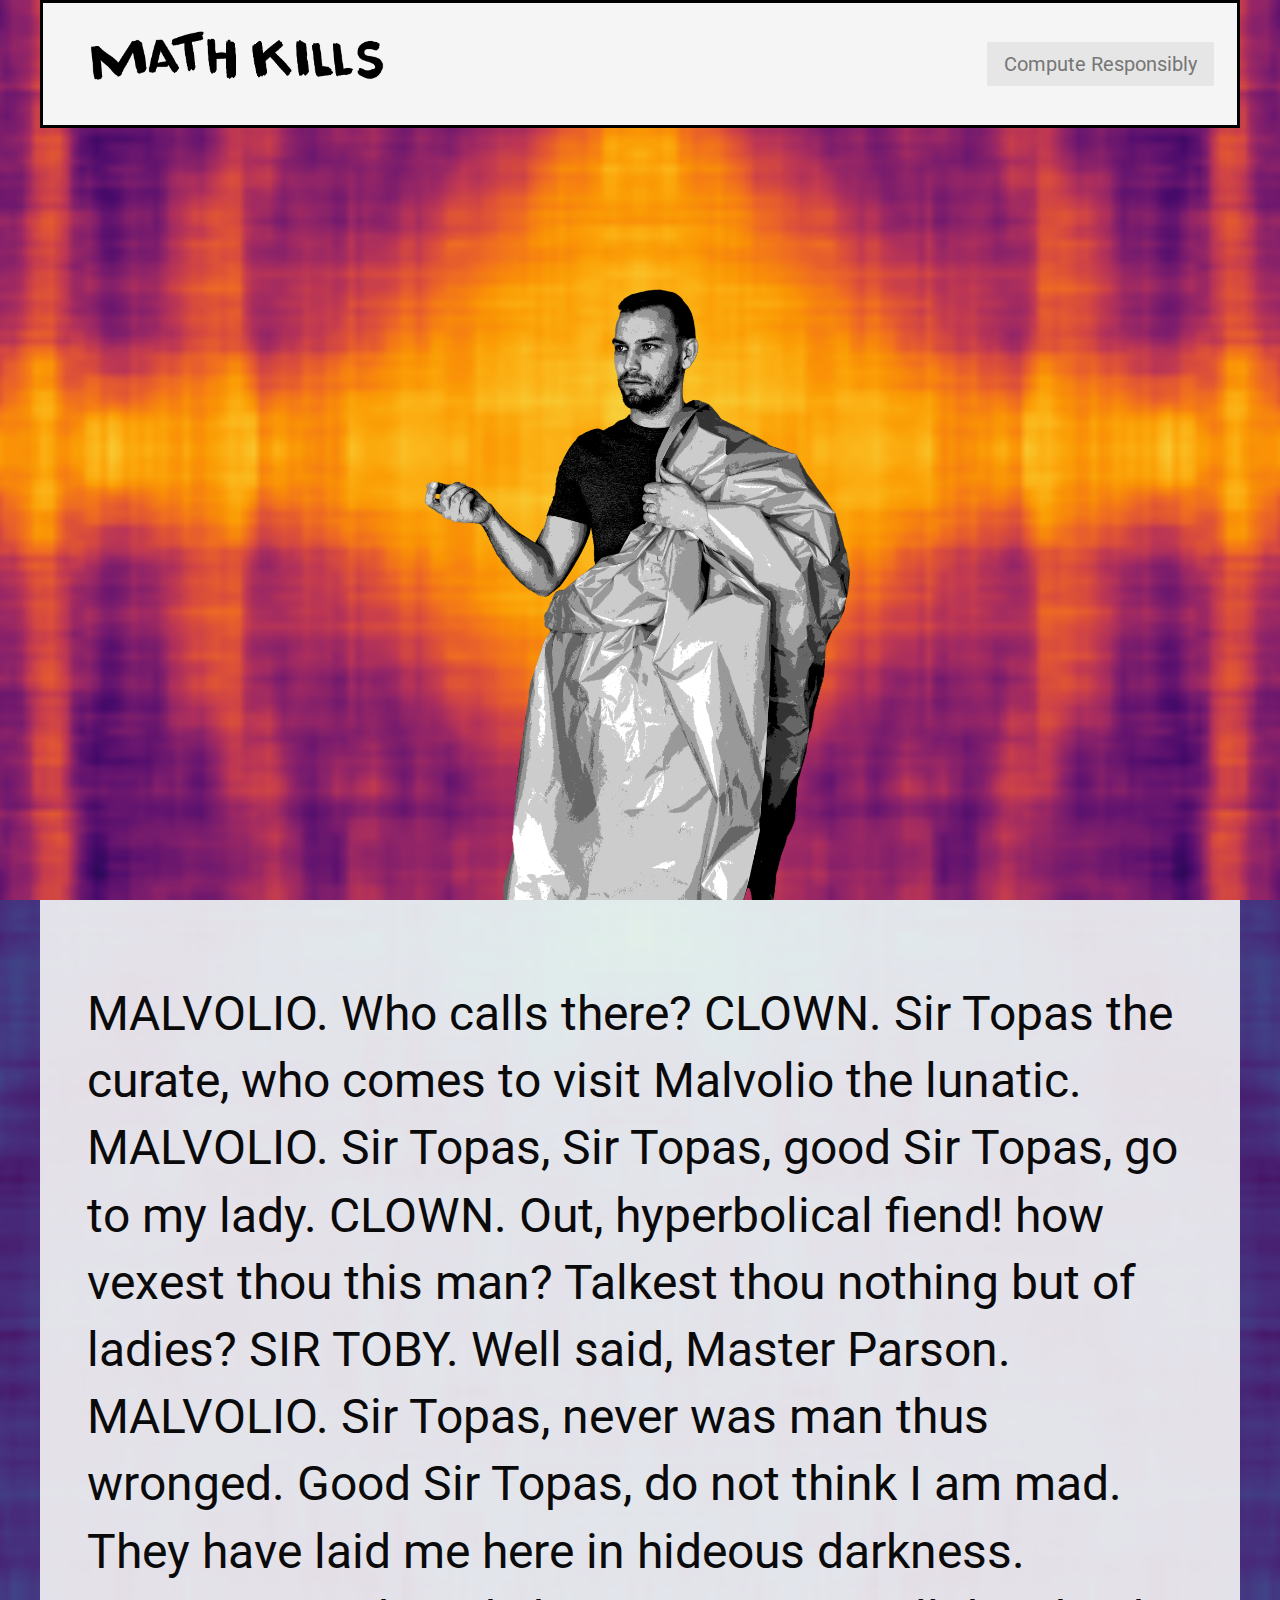
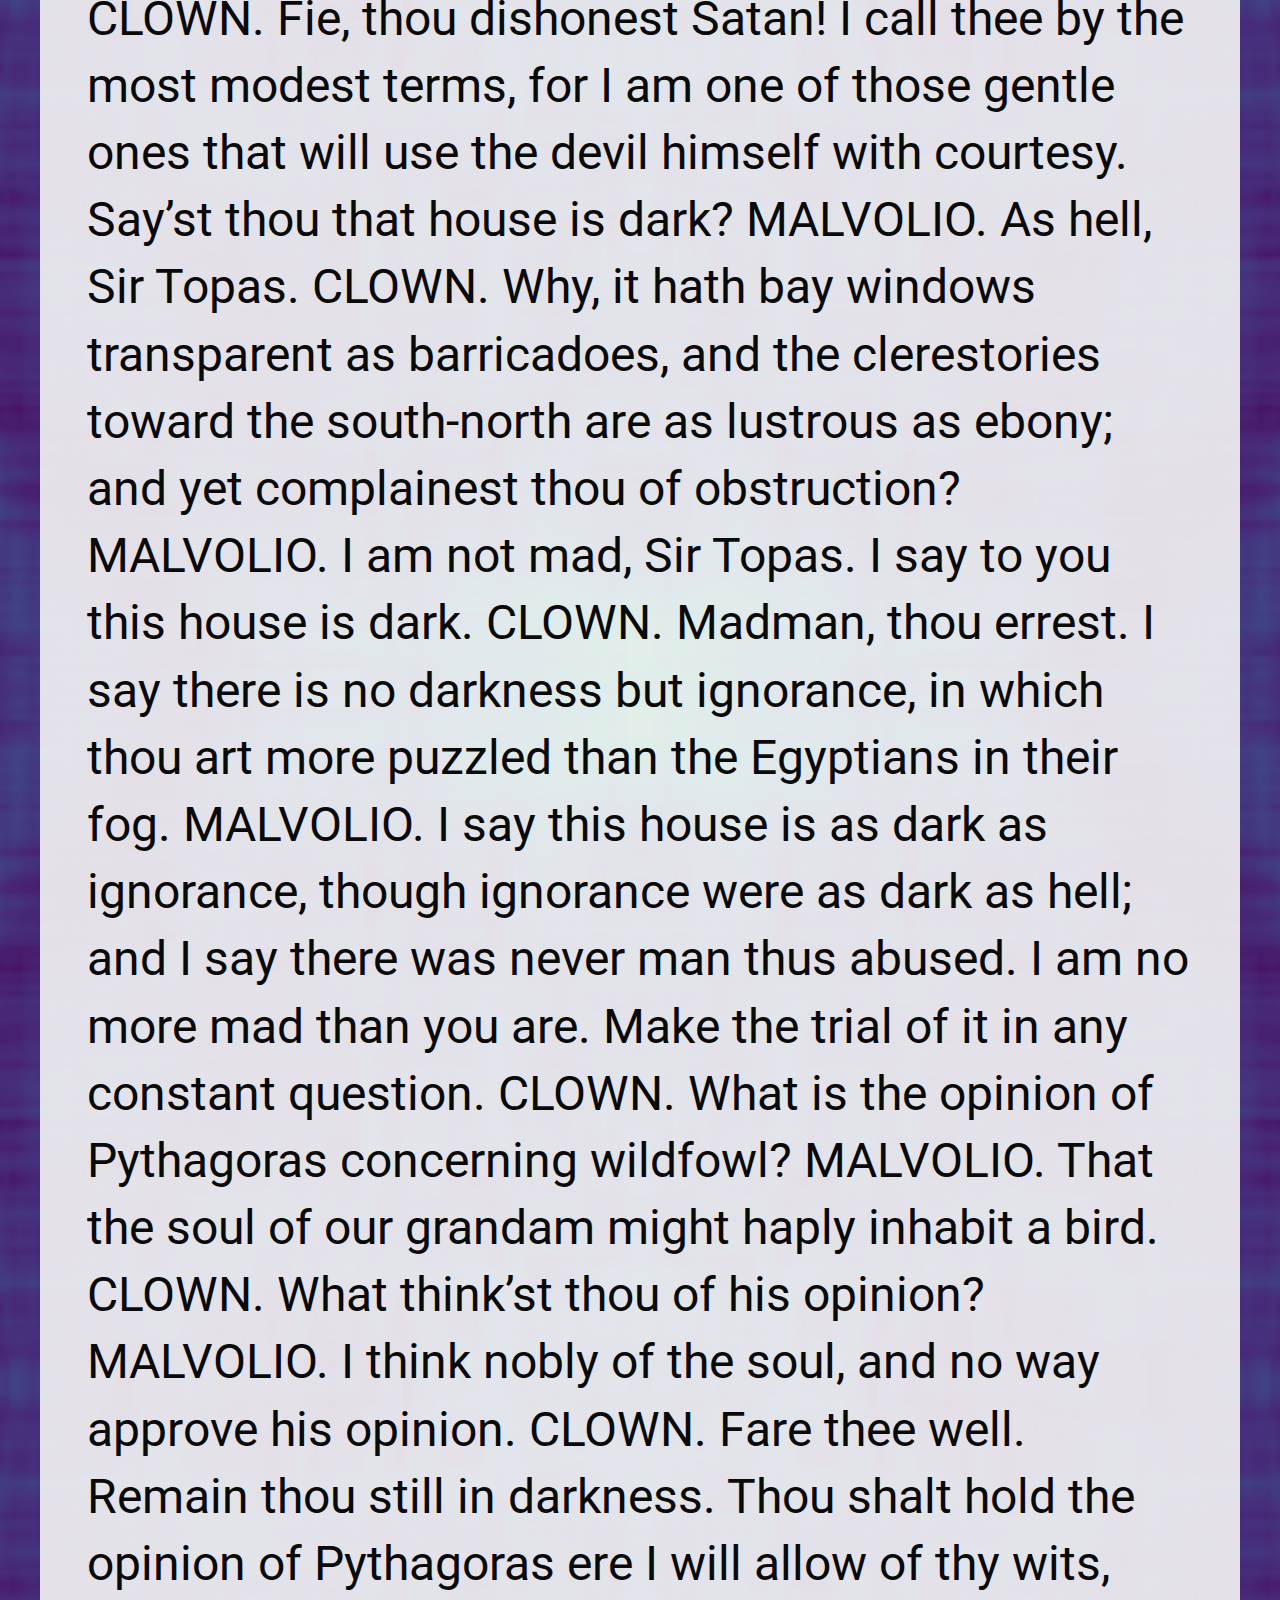
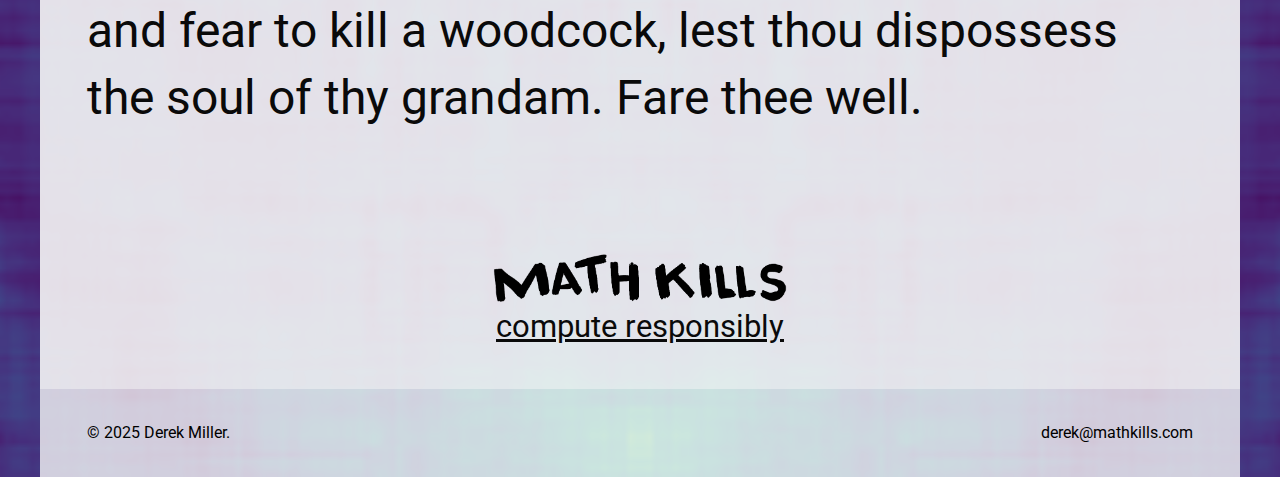
==== commit 648438ab: "Update index.html" ====
--- a/index.html
+++ b/index.html
@@ -45,32 +45,57 @@
         <div class="grid-x" style="padding-top: 5rem; padding-bottom: 5rem; padding-left: 2rem; padding-right: 2rem;">
             <div class="cell auto">
                 <h1>
-                    I'm Derek Miller
+                    MALVOLIO.
+Who calls there?
+
+CLOWN.
+Sir Topas the curate, who comes to visit Malvolio the lunatic.
+
+MALVOLIO.
+Sir Topas, Sir Topas, good Sir Topas, go to my lady.
+
+CLOWN.
+Out, hyperbolical fiend! how vexest thou this man? Talkest thou nothing but of ladies?
+
+SIR TOBY.
+Well said, Master Parson.
+
+MALVOLIO.
+Sir Topas, never was man thus wronged. Good Sir Topas, do not think I am mad. They have laid me here in hideous darkness.
+
+CLOWN.
+Fie, thou dishonest Satan! I call thee by the most modest terms, for I am one of those gentle ones that will use the devil himself with courtesy. Say’st thou that house is dark?
+
+MALVOLIO.
+As hell, Sir Topas.
+
+CLOWN.
+Why, it hath bay windows transparent as barricadoes, and the clerestories toward the south-north are as lustrous as ebony; and yet complainest thou of obstruction?
+
+MALVOLIO.
+I am not mad, Sir Topas. I say to you this house is dark.
+
+CLOWN.
+Madman, thou errest. I say there is no darkness but ignorance, in which thou art more puzzled than the Egyptians in their fog.
+
+MALVOLIO.
+I say this house is as dark as ignorance, though ignorance were as dark as hell; and I say there was never man thus abused. I am no more mad than you are. Make the trial of it in any constant question.
+
+CLOWN.
+What is the opinion of Pythagoras concerning wildfowl?
+
+MALVOLIO.
+That the soul of our grandam might haply inhabit a bird.
+
+CLOWN.
+What think’st thou of his opinion?
+
+MALVOLIO.
+I think nobly of the soul, and no way approve his opinion.
+
+CLOWN.
+Fare thee well. Remain thou still in darkness. Thou shalt hold the opinion of Pythagoras ere I will allow of thy wits, and fear to kill a woodcock, lest thou dispossess the soul of thy grandam. Fare thee well.
                 </h1>
-                <h3 style="padding-top: 2rem; padding-bottom: 2rem;">
-                    I help small to medium-sized businesses efficiently develop and optimally price new products and services using a technique called choice modeling.
-                </h3>
-                <h3 style="text-decoration: underline; padding-top: 2rem; padding-bottom: 2rem; text-align: center;">
-                    Consulting Services
-                </h3>
-                <p style="text-align: center; padding-bottom: 2rem;">
-                   Market share estimation for new or existing products
-                   <br>Optimal pricing for new products or services
-                   <br>Price calibration for existing products or services
-                   <br>Preference measurement for new product development and design
-                   <br>Choice simulation for corporate governance and decision making
-                </p>
-                <h3 style="text-align: center; text-decoration: underline; padding-top: 2rem; padding-bottom: 2rem;">
-                    Testimonials<br><br>
-                    <img src="static/images/EleaFeit.png" style="width: 600px; height: auto;">
-                </h3>
-                <h3 style="text-align: center; text-decoration: underline; padding-top: 2rem; padding-bottom: 2rem;">
-                    Contact 
-                </h3>
-                <p style="text-align: center;">
-                    Email: derek@mathkills.com<br>
-                    Twitter: @math_kills
-                </p>
             </div>
         </div>
         <div class="grid-x" style="padding: 2rem;">
@@ -87,7 +112,7 @@
     <div class="grid-container" style="background-color: rgba(245,245,245,.8);">
         <div class="grid-x" style="padding: 2rem;">
             <div class="cell auto" style="text-align: left; color: black;">
-                &#169 2020 Derek Miller.
+                &#169 2025 Derek Miller.
             </div>
             <div class="cell auto" style="text-align: right; color: black;">
                 derek@mathkills.com
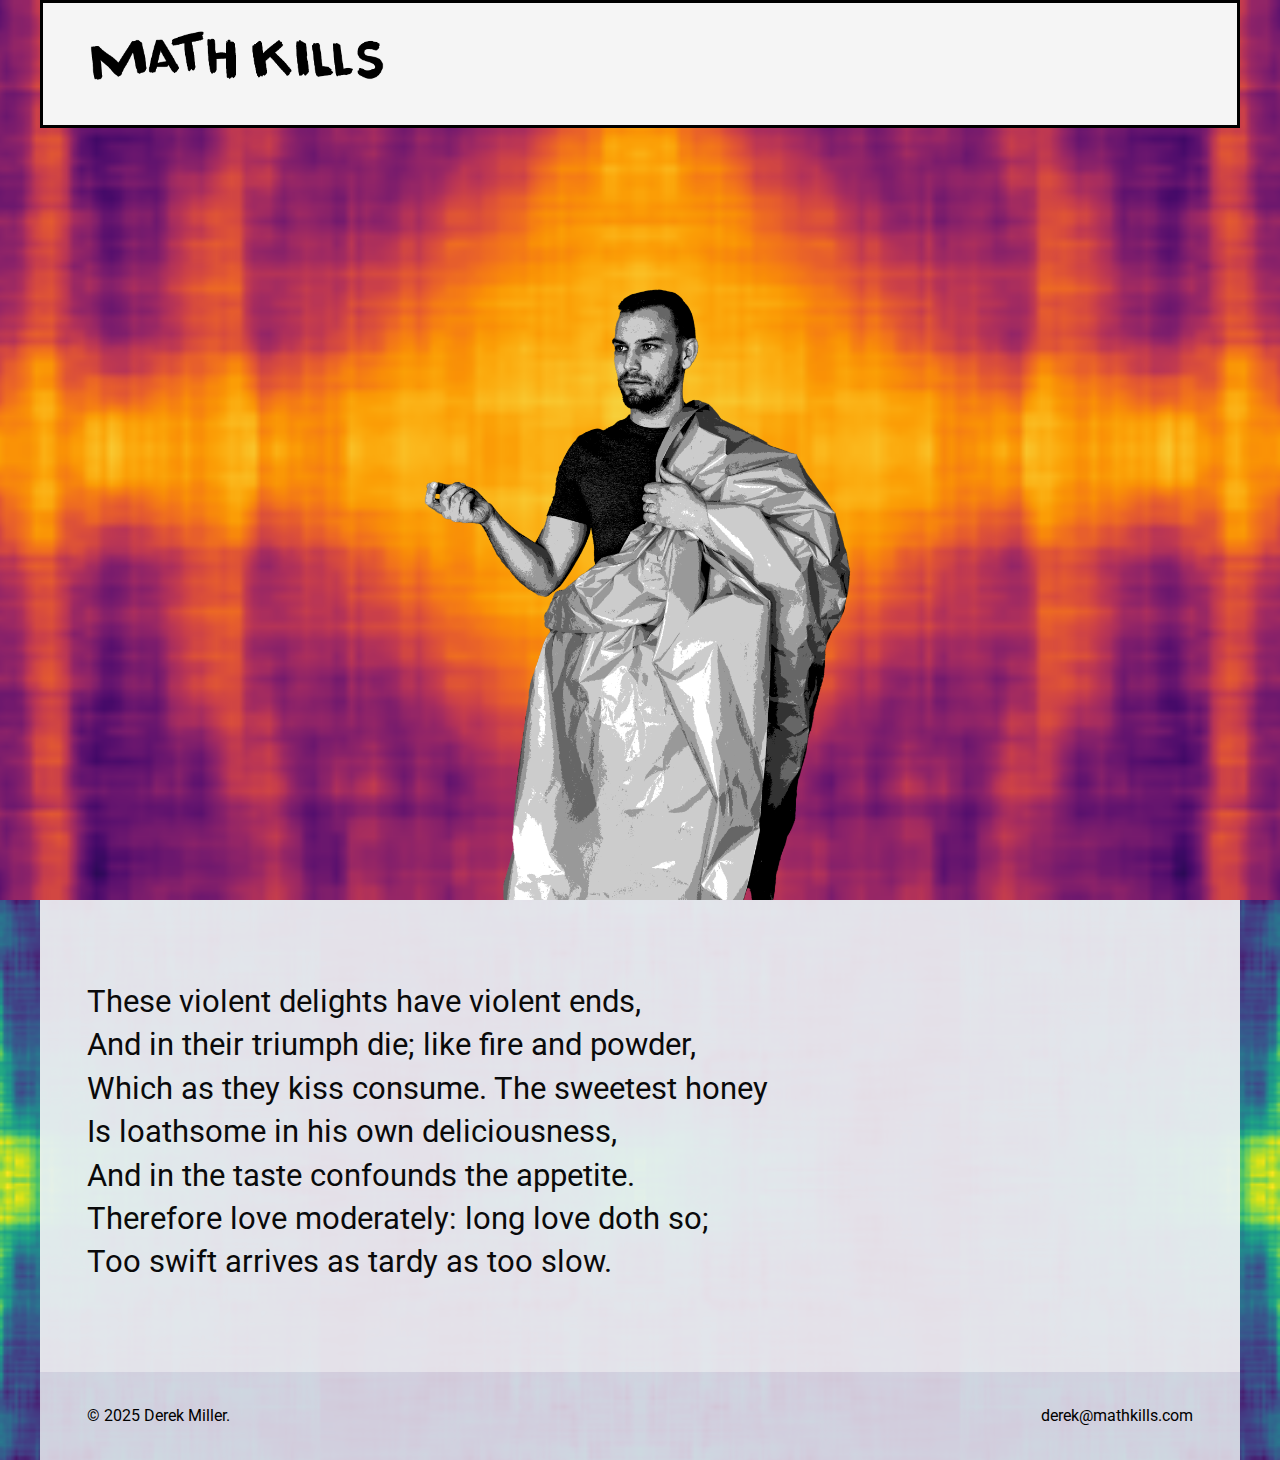
==== commit fca5eb80: "Change quote index.html" ====
--- a/index.html
+++ b/index.html
@@ -17,19 +17,10 @@
     <div class="bigimg">
         <div class="grid-container" style="width: 100%; border: solid black; background-color: #f5f5f5;">
             <div class="top-bar" style="width: 100%; background-color: #f5f5f5;">
-                <div class="top-bar-left">
+                <div class="top-bar-center">
                     <a href="index.html" class="clear button secondary large">
                         <img src="static/logo/mathkills1.png" style="width: 300px; height: auto;">
                     </a>
-                </div>
-                <div class="top-bar-right">
-                    <ul class="menu">
-                        <li>
-                            <a href="work.html" class="clear button secondary large">
-                                Compute Responsibly
-                            </a>
-                        </li>
-                    </ul>
                 </div>
             </div>
         </div>
@@ -44,69 +35,17 @@
     <div class="grid-container" style="background-color: rgba(245, 245, 245, .9);">
         <div class="grid-x" style="padding-top: 5rem; padding-bottom: 5rem; padding-left: 2rem; padding-right: 2rem;">
             <div class="cell auto">
-                <h1>
-                    MALVOLIO.
-Who calls there?
-
-CLOWN.
-Sir Topas the curate, who comes to visit Malvolio the lunatic.
-
-MALVOLIO.
-Sir Topas, Sir Topas, good Sir Topas, go to my lady.
-
-CLOWN.
-Out, hyperbolical fiend! how vexest thou this man? Talkest thou nothing but of ladies?
-
-SIR TOBY.
-Well said, Master Parson.
-
-MALVOLIO.
-Sir Topas, never was man thus wronged. Good Sir Topas, do not think I am mad. They have laid me here in hideous darkness.
-
-CLOWN.
-Fie, thou dishonest Satan! I call thee by the most modest terms, for I am one of those gentle ones that will use the devil himself with courtesy. Say’st thou that house is dark?
-
-MALVOLIO.
-As hell, Sir Topas.
-
-CLOWN.
-Why, it hath bay windows transparent as barricadoes, and the clerestories toward the south-north are as lustrous as ebony; and yet complainest thou of obstruction?
-
-MALVOLIO.
-I am not mad, Sir Topas. I say to you this house is dark.
-
-CLOWN.
-Madman, thou errest. I say there is no darkness but ignorance, in which thou art more puzzled than the Egyptians in their fog.
-
-MALVOLIO.
-I say this house is as dark as ignorance, though ignorance were as dark as hell; and I say there was never man thus abused. I am no more mad than you are. Make the trial of it in any constant question.
-
-CLOWN.
-What is the opinion of Pythagoras concerning wildfowl?
-
-MALVOLIO.
-That the soul of our grandam might haply inhabit a bird.
-
-CLOWN.
-What think’st thou of his opinion?
-
-MALVOLIO.
-I think nobly of the soul, and no way approve his opinion.
-
-CLOWN.
-Fare thee well. Remain thou still in darkness. Thou shalt hold the opinion of Pythagoras ere I will allow of thy wits, and fear to kill a woodcock, lest thou dispossess the soul of thy grandam. Fare thee well.
-                </h1>
-            </div>
-        </div>
-        <div class="grid-x" style="padding: 2rem;">
-            <div class="cell auto">
-                <h3 style="text-align: center; text-decoration: underline;">
-                    <img src="static/logo/mathkills1.png" style="width: 300px; height: auto;">
-                    <br>compute responsibly
+                <h3>
+                    These violent delights have violent ends,<br>
+                    And in their triumph die; like fire and powder,<br>
+                    Which as they kiss consume. The sweetest honey<br>
+                    Is loathsome in his own deliciousness,<br>
+                    And in the taste confounds the appetite.<br>
+                    Therefore love moderately: long love doth so;<br>
+                    Too swift arrives as tardy as too slow.
                 </h3>
             </div>
         </div>
-
     </div>
 
     <div class="grid-container" style="background-color: rgba(245,245,245,.8);">
